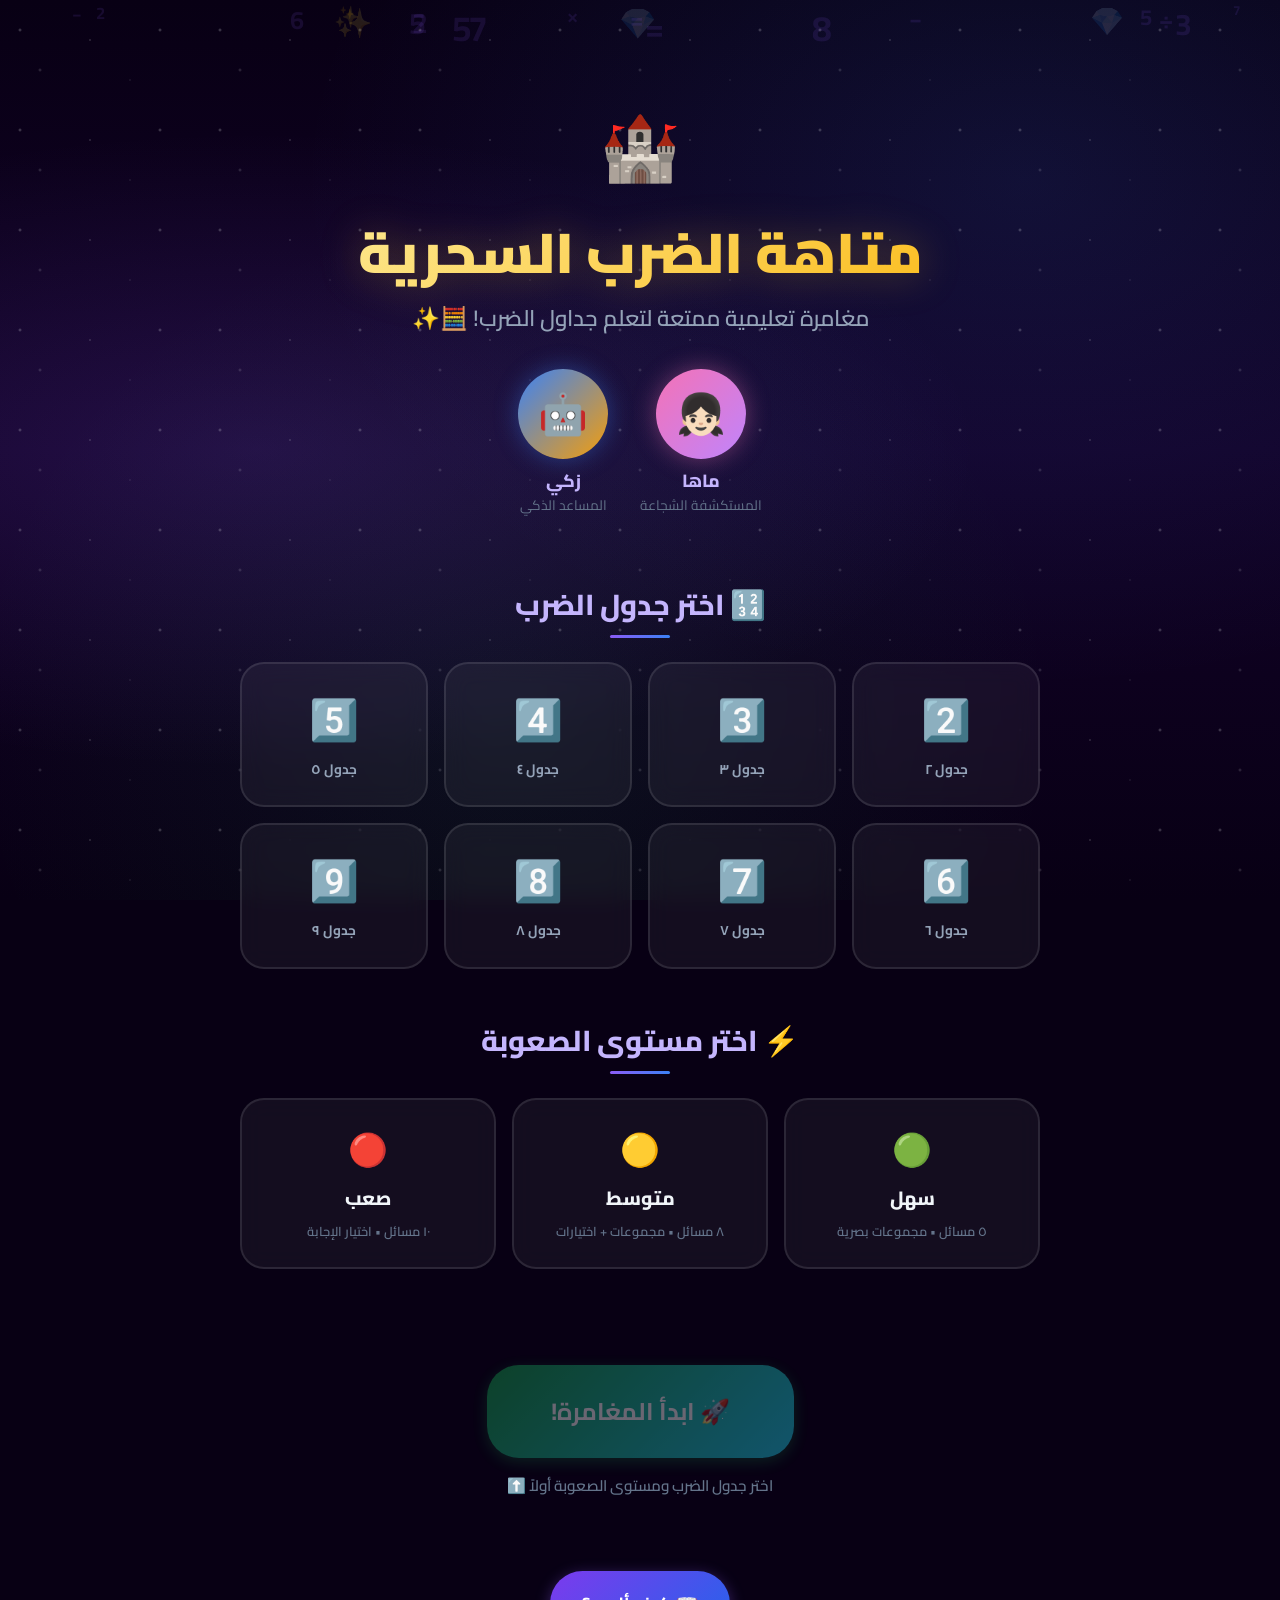
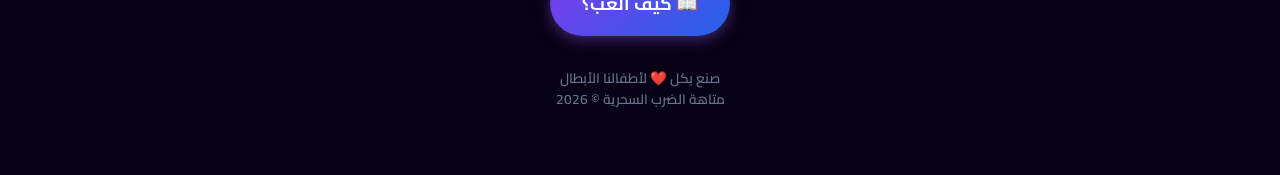
==== index.html @ 8d3c1dab "Add files via upload" ====
<!DOCTYPE html>
<html lang="ar" dir="rtl">
<head>
  <meta charset="UTF-8">
  <meta name="viewport" content="width=device-width, initial-scale=1.0">
  <meta name="description" content="متاهة الضرب السحرية - لعبة تعليمية تفاعلية لتعليم جداول الضرب للأطفال ضعاف السمع بطريقة ممتعة وبصرية">
  <title>متاهة الضرب السحرية ✨</title>
  <link rel="stylesheet" href="style.css">
  <style>
    /* ── Landing Page Specific ── */
    .landing-container {
      min-height: 100vh;
      display: flex;
      flex-direction: column;
      align-items: center;
      padding: var(--space-xl) var(--space-lg);
      position: relative;
      z-index: 1;
    }

    /* Hero */
    .hero {
      text-align: center;
      padding: var(--space-3xl) 0 var(--space-xl);
      max-width: 700px;
    }

    .hero-icon {
      font-size: 4rem;
      margin-bottom: var(--space-md);
      animation: float 3s ease-in-out infinite;
      display: inline-block;
    }

    .hero-characters {
      display: flex;
      align-items: center;
      justify-content: center;
      gap: var(--space-xl);
      margin: var(--space-xl) 0;
      flex-wrap: wrap;
    }

    .character-card {
      text-align: center;
      animation: slideUp 0.8s var(--ease-out) backwards;
    }

    .character-card:nth-child(2) { animation-delay: 0.2s; }

    .character-avatar {
      width: 90px;
      height: 90px;
      border-radius: var(--radius-full);
      display: flex;
      align-items: center;
      justify-content: center;
      font-size: 2.5rem;
      margin: 0 auto var(--space-sm);
      position: relative;
    }

    .character-avatar.maha {
      background: linear-gradient(135deg, #f472b6, #c084fc);
      box-shadow: 0 0 25px rgba(244, 114, 182, 0.4);
    }

    .character-avatar.zeki {
      background: linear-gradient(135deg, var(--blue-500), var(--gold-500));
      box-shadow: 0 0 25px rgba(59, 130, 246, 0.4);
      animation: float 3s ease-in-out infinite;
    }

    .character-name {
      font-weight: 800;
      font-size: 1.1rem;
      color: var(--purple-300);
    }

    .character-role {
      font-size: 0.85rem;
      color: var(--text-muted);
    }

    /* Sections */
    .section {
      width: 100%;
      max-width: 800px;
      margin-bottom: var(--space-2xl);
    }

    /* Table Grid */
    .tables-grid {
      display: grid;
      grid-template-columns: repeat(4, 1fr);
      gap: var(--space-md);
    }

    .table-card {
      position: relative;
      overflow: hidden;
    }

    .table-card .table-number {
      font-size: 2.5rem;
      font-weight: 900;
      display: block;
      margin-bottom: var(--space-xs);
      transition: transform var(--transition-normal);
    }

    .table-card:hover .table-number {
      transform: scale(1.15);
    }

    .table-card .table-label {
      font-size: 0.85rem;
      font-weight: 700;
      color: var(--text-secondary);
    }

    .table-card.active .table-number {
      color: var(--gold-400);
    }

    /* Difficulty */
    .difficulty-grid {
      display: grid;
      grid-template-columns: repeat(3, 1fr);
      gap: var(--space-md);
    }

    .difficulty-btn {
      position: relative;
      overflow: hidden;
    }

    .difficulty-btn .diff-emoji {
      font-size: 2rem;
      display: block;
      margin-bottom: var(--space-sm);
    }

    .difficulty-btn .diff-name {
      font-size: 1.2rem;
      font-weight: 800;
      display: block;
      margin-bottom: var(--space-xs);
    }

    .difficulty-btn .diff-desc {
      font-size: 0.8rem;
      color: var(--text-muted);
      font-weight: 600;
    }

    .difficulty-btn.active .diff-name {
      color: var(--gold-400);
    }

    /* Start Button */
    .start-section {
      text-align: center;
      margin: var(--space-2xl) 0;
    }

    #startBtn {
      opacity: 0.4;
      pointer-events: none;
      transition: all var(--transition-slow);
      font-size: 1.5rem;
      padding: var(--space-lg) var(--space-3xl);
    }

    #startBtn.ready {
      opacity: 1;
      pointer-events: all;
      animation: pulse 2s ease-in-out infinite, pulseGlow 2s ease-in-out infinite;
    }

    .start-hint {
      margin-top: var(--space-md);
      font-size: 0.95rem;
      color: var(--text-muted);
      font-weight: 600;
    }

    /* Instructions Button */
    #instructionsBtn {
      margin-top: var(--space-lg);
    }

    /* Instructions Overlay Content */
    .instructions-grid {
      display: grid;
      grid-template-columns: 1fr 1fr;
      gap: var(--space-md);
      margin: var(--space-lg) 0;
      text-align: center;
    }

    .instruction-item {
      padding: var(--space-lg);
      background: var(--glass-bg);
      border-radius: var(--radius-md);
      border: 1px solid var(--glass-border);
    }

    .instruction-icon {
      font-size: 2.5rem;
      margin-bottom: var(--space-sm);
      display: block;
    }

    .instruction-text {
      font-size: 0.95rem;
      font-weight: 600;
      color: var(--text-secondary);
      line-height: 1.5;
    }

    /* Footer */
    .landing-footer {
      text-align: center;
      padding: var(--space-xl) 0;
      color: var(--text-muted);
      font-size: 0.85rem;
      font-weight: 600;
    }

    .landing-footer .heart { color: #f43f5e; }

    /* Responsive */
    @media (max-width: 600px) {
      .tables-grid { grid-template-columns: repeat(2, 1fr); }
      .difficulty-grid { grid-template-columns: 1fr; }
      .hero { padding: var(--space-xl) 0 var(--space-lg); }
      .instructions-grid { grid-template-columns: 1fr; }
    }
  </style>
</head>
<body>
  <!-- Background -->
  <div class="magic-bg"></div>
  <div class="floating-symbols"></div>

  <div class="landing-container">
    <!-- Hero -->
    <header class="hero" data-animate>
      <div class="hero-icon">🏰</div>
      <h1 class="title-magic">متاهة الضرب السحرية</h1>
      <p class="subtitle-magic">مغامرة تعليمية ممتعة لتعلم جداول الضرب! 🧮✨</p>

      <div class="hero-characters">
        <div class="character-card">
          <div class="character-avatar maha">👧🏻</div>
          <div class="character-name">ماها</div>
          <div class="character-role">المستكشفة الشجاعة</div>
        </div>
        <div class="character-card">
          <div class="character-avatar zeki">🤖</div>
          <div class="character-name">زكي</div>
          <div class="character-role">المساعد الذكي</div>
        </div>
      </div>
    </header>

    <!-- Table Selection -->
    <section class="section" data-animate>
      <h2 class="section-title">🔢 اختر جدول الضرب</h2>
      <div class="tables-grid">
        <div class="selection-card table-card" data-table="2">
          <span class="table-number">2️⃣</span>
          <span class="table-label">جدول ٢</span>
        </div>
        <div class="selection-card table-card" data-table="3">
          <span class="table-number">3️⃣</span>
          <span class="table-label">جدول ٣</span>
        </div>
        <div class="selection-card table-card" data-table="4">
          <span class="table-number">4️⃣</span>
          <span class="table-label">جدول ٤</span>
        </div>
        <div class="selection-card table-card" data-table="5">
          <span class="table-number">5️⃣</span>
          <span class="table-label">جدول ٥</span>
        </div>
        <div class="selection-card table-card" data-table="6">
          <span class="table-number">6️⃣</span>
          <span class="table-label">جدول ٦</span>
        </div>
        <div class="selection-card table-card" data-table="7">
          <span class="table-number">7️⃣</span>
          <span class="table-label">جدول ٧</span>
        </div>
        <div class="selection-card table-card" data-table="8">
          <span class="table-number">8️⃣</span>
          <span class="table-label">جدول ٨</span>
        </div>
        <div class="selection-card table-card" data-table="9">
          <span class="table-number">9️⃣</span>
          <span class="table-label">جدول ٩</span>
        </div>
      </div>
    </section>

    <!-- Difficulty Selection -->
    <section class="section" data-animate>
      <h2 class="section-title">⚡ اختر مستوى الصعوبة</h2>
      <div class="difficulty-grid">
        <div class="selection-card difficulty-btn" data-difficulty="easy">
          <span class="diff-emoji">🟢</span>
          <span class="diff-name">سهل</span>
          <span class="diff-desc">٥ مسائل • مجموعات بصرية</span>
        </div>
        <div class="selection-card difficulty-btn" data-difficulty="medium">
          <span class="diff-emoji">🟡</span>
          <span class="diff-name">متوسط</span>
          <span class="diff-desc">٨ مسائل • مجموعات + اختيارات</span>
        </div>
        <div class="selection-card difficulty-btn" data-difficulty="hard">
          <span class="diff-emoji">🔴</span>
          <span class="diff-name">صعب</span>
          <span class="diff-desc">١٠ مسائل • اختيار الإجابة</span>
        </div>
      </div>
    </section>

    <!-- Start Button -->
    <section class="start-section" data-animate>
      <button class="btn btn-success btn-xl" id="startBtn" disabled>
        🚀 ابدأ المغامرة!
      </button>
      <p class="start-hint">اختر جدول الضرب ومستوى الصعوبة أولاً ⬆️</p>
    </section>

    <!-- Instructions Button -->
    <button class="btn btn-primary" id="instructionsBtn" data-animate>
      📖 كيف ألعب؟
    </button>

    <!-- Footer -->
    <footer class="landing-footer" data-animate>
      <p>صنع بكل <span class="heart">❤️</span> لأطفالنا الأبطال</p>
      <p>متاهة الضرب السحرية © 2026</p>
    </footer>
  </div>

  <!-- Instructions Overlay -->
  <div class="overlay" id="instructionsOverlay">
    <div class="overlay-content">
      <h2 class="section-title" style="margin-bottom: var(--space-lg);">📖 كيف ألعب؟</h2>
      <div class="instructions-grid">
        <div class="instruction-item">
          <span class="instruction-icon">🔢</span>
          <p class="instruction-text">اختر جدول الضرب الذي تريد تعلمه</p>
        </div>
        <div class="instruction-item">
          <span class="instruction-icon">💎</span>
          <p class="instruction-text">اضغط على الأحجار الكريمة لوضعها على القواعد</p>
        </div>
        <div class="instruction-item">
          <span class="instruction-icon">✅</span>
          <p class="instruction-text">اكمل كل مجموعة<br>لفتح البوابة السحرية!</p>
        </div>
        <div class="instruction-item">
          <span class="instruction-icon">⭐</span>
          <p class="instruction-text">اجمع النقاط واحصل على ثلاث نجوم!</p>
        </div>
      </div>
      <button class="btn btn-primary" id="closeInstructions">👍 فهمت!</button>
    </div>
  </div>

  <script src="app.js"></script>
</body>
</html>
---- style.css ----
/* ============================================
   Magic Multiples Maze — Global Styles
   متاهة الضرب السحرية — الأنماط العامة
   ============================================ */

@import url('https://fonts.googleapis.com/css2?family=Cairo:wght@400;600;700;800;900&display=swap');

/* ── CSS Variables ── */
:root {
  /* Background Colors */
  --bg-primary: #080014;
  --bg-secondary: #120228;
  --bg-tertiary: #1e0844;
  --bg-card: rgba(30, 8, 68, 0.6);

  /* Purple Palette */
  --purple-900: #1e0844;
  --purple-700: #4c1d95;
  --purple-600: #7c3aed;
  --purple-500: #8b5cf6;
  --purple-400: #a78bfa;
  --purple-300: #c4b5fd;

  /* Blue Palette */
  --blue-700: #1d4ed8;
  --blue-600: #2563eb;
  --blue-500: #3b82f6;
  --blue-400: #60a5fa;
  --blue-300: #93c5fd;
  --cyan-400: #22d3ee;
  --cyan-300: #67e8f9;

  /* Green Palette */
  --green-600: #16a34a;
  --green-500: #22c55e;
  --green-400: #4ade80;
  --green-300: #86efac;

  /* Gold Palette */
  --gold-500: #f59e0b;
  --gold-400: #fbbf24;
  --gold-300: #fde68a;

  /* Red Palette */
  --red-500: #ef4444;
  --red-400: #f87171;

  /* Neutrals */
  --white: #ffffff;
  --text-primary: #f1f5f9;
  --text-secondary: #94a3b8;
  --text-muted: #64748b;

  /* Effects */
  --glow-purple: 0 0 20px rgba(139, 92, 246, 0.5), 0 0 40px rgba(139, 92, 246, 0.2);
  --glow-blue: 0 0 20px rgba(59, 130, 246, 0.5), 0 0 40px rgba(59, 130, 246, 0.2);
  --glow-green: 0 0 20px rgba(34, 197, 94, 0.5), 0 0 40px rgba(34, 197, 94, 0.2);
  --glow-gold: 0 0 20px rgba(245, 158, 11, 0.5), 0 0 40px rgba(245, 158, 11, 0.2);

  /* Glass Effect */
  --glass-bg: rgba(255, 255, 255, 0.05);
  --glass-border: rgba(255, 255, 255, 0.1);
  --glass-blur: blur(12px);

  /* Spacing */
  --space-xs: 0.25rem;
  --space-sm: 0.5rem;
  --space-md: 1rem;
  --space-lg: 1.5rem;
  --space-xl: 2rem;
  --space-2xl: 3rem;
  --space-3xl: 4rem;

  /* Radius */
  --radius-sm: 0.5rem;
  --radius-md: 1rem;
  --radius-lg: 1.5rem;
  --radius-xl: 2rem;
  --radius-2xl: 2.5rem;
  --radius-full: 9999px;

  /* Transitions */
  --ease-out: cubic-bezier(0.16, 1, 0.3, 1);
  --ease-bounce: cubic-bezier(0.34, 1.56, 0.64, 1);
  --transition-fast: 150ms var(--ease-out);
  --transition-normal: 300ms var(--ease-out);
  --transition-slow: 500ms var(--ease-out);
}

/* ── Reset ── */
*,
*::before,
*::after {
  margin: 0;
  padding: 0;
  box-sizing: border-box;
}

html {
  font-size: 16px;
  scroll-behavior: smooth;
  -webkit-text-size-adjust: 100%;
}

body {
  font-family: 'Cairo', sans-serif;
  background: var(--bg-primary);
  color: var(--text-primary);
  direction: rtl;
  overflow-x: hidden;
  min-height: 100vh;
  line-height: 1.6;
  -webkit-font-smoothing: antialiased;
  -moz-osx-font-smoothing: grayscale;
}

img {
  max-width: 100%;
  display: block;
}

button {
  font-family: inherit;
  cursor: pointer;
  border: none;
  outline: none;
  background: none;
  color: inherit;
}

a {
  text-decoration: none;
  color: inherit;
}

/* ── Magical Background ── */
.magic-bg {
  position: fixed;
  top: 0;
  left: 0;
  width: 100%;
  height: 100%;
  z-index: -1;
  background: 
    radial-gradient(ellipse at 20% 50%, rgba(139, 92, 246, 0.15) 0%, transparent 50%),
    radial-gradient(ellipse at 80% 20%, rgba(59, 130, 246, 0.12) 0%, transparent 50%),
    radial-gradient(ellipse at 40% 80%, rgba(34, 197, 94, 0.08) 0%, transparent 50%),
    linear-gradient(180deg, var(--bg-primary) 0%, var(--bg-secondary) 50%, var(--bg-primary) 100%);
}

.magic-bg::before {
  content: '';
  position: absolute;
  top: 0;
  left: 0;
  width: 100%;
  height: 100%;
  background-image: 
    radial-gradient(2px 2px at 20px 30px, rgba(255, 255, 255, 0.3), transparent),
    radial-gradient(2px 2px at 40px 70px, rgba(255, 255, 255, 0.2), transparent),
    radial-gradient(1px 1px at 90px 40px, rgba(255, 255, 255, 0.4), transparent),
    radial-gradient(1px 1px at 130px 80px, rgba(255, 255, 255, 0.2), transparent),
    radial-gradient(2px 2px at 160px 30px, rgba(255, 255, 255, 0.3), transparent);
  background-size: 200px 100px;
  animation: twinkle 4s ease-in-out infinite alternate;
}

/* ── Floating Math Symbols ── */
.floating-symbols {
  position: fixed;
  top: 0;
  left: 0;
  width: 100%;
  height: 100%;
  pointer-events: none;
  z-index: 0;
  overflow: hidden;
}

.floating-symbol {
  position: absolute;
  font-size: 1.5rem;
  color: rgba(139, 92, 246, 0.12);
  font-weight: 700;
  animation: floatSymbol linear infinite;
  user-select: none;
}

/* ── Glass Card ── */
.glass-card {
  background: var(--glass-bg);
  backdrop-filter: var(--glass-blur);
  -webkit-backdrop-filter: var(--glass-blur);
  border: 1px solid var(--glass-border);
  border-radius: var(--radius-lg);
  padding: var(--space-xl);
  transition: all var(--transition-normal);
}

.glass-card:hover {
  background: rgba(255, 255, 255, 0.08);
  border-color: rgba(255, 255, 255, 0.15);
  transform: translateY(-2px);
  box-shadow: 0 8px 32px rgba(0, 0, 0, 0.3);
}

/* ── Buttons ── */
.btn {
  display: inline-flex;
  align-items: center;
  justify-content: center;
  gap: var(--space-sm);
  padding: var(--space-md) var(--space-xl);
  border-radius: var(--radius-full);
  font-family: 'Cairo', sans-serif;
  font-weight: 700;
  font-size: 1.1rem;
  transition: all var(--transition-normal);
  position: relative;
  overflow: hidden;
  cursor: pointer;
  border: none;
  outline: none;
}

.btn::before {
  content: '';
  position: absolute;
  top: 0;
  left: -100%;
  width: 100%;
  height: 100%;
  background: linear-gradient(90deg, transparent, rgba(255, 255, 255, 0.15), transparent);
  transition: left 0.5s ease;
}

.btn:hover::before {
  left: 100%;
}

.btn-primary {
  background: linear-gradient(135deg, var(--purple-600), var(--blue-600));
  color: var(--white);
  box-shadow: 0 4px 15px rgba(139, 92, 246, 0.4);
}

.btn-primary:hover {
  transform: translateY(-3px) scale(1.02);
  box-shadow: 0 8px 25px rgba(139, 92, 246, 0.5);
}

.btn-primary:active {
  transform: translateY(-1px) scale(0.98);
}

.btn-success {
  background: linear-gradient(135deg, var(--green-600), var(--cyan-400));
  color: var(--white);
  box-shadow: 0 4px 15px rgba(34, 197, 94, 0.4);
}

.btn-success:hover {
  transform: translateY(-3px) scale(1.02);
  box-shadow: 0 8px 25px rgba(34, 197, 94, 0.5);
}

.btn-gold {
  background: linear-gradient(135deg, var(--gold-500), #f97316);
  color: var(--white);
  box-shadow: 0 4px 15px rgba(245, 158, 11, 0.4);
}

.btn-gold:hover {
  transform: translateY(-3px) scale(1.02);
  box-shadow: 0 8px 25px rgba(245, 158, 11, 0.5);
}

.btn-lg {
  padding: var(--space-lg) var(--space-3xl);
  font-size: 1.4rem;
}

.btn-xl {
  padding: var(--space-xl) var(--space-3xl);
  font-size: 1.6rem;
  border-radius: var(--radius-xl);
}

/* ── Selection Card ── */
.selection-card {
  background: var(--glass-bg);
  backdrop-filter: var(--glass-blur);
  -webkit-backdrop-filter: var(--glass-blur);
  border: 2px solid var(--glass-border);
  border-radius: var(--radius-lg);
  padding: var(--space-lg);
  cursor: pointer;
  transition: all var(--transition-normal);
  text-align: center;
  position: relative;
  overflow: hidden;
}

.selection-card::after {
  content: '';
  position: absolute;
  inset: 0;
  border-radius: inherit;
  opacity: 0;
  transition: opacity var(--transition-normal);
  background: linear-gradient(135deg, rgba(139, 92, 246, 0.15), rgba(59, 130, 246, 0.15));
}

.selection-card:hover {
  border-color: var(--purple-500);
  transform: translateY(-4px) scale(1.03);
  box-shadow: var(--glow-purple);
}

.selection-card:hover::after {
  opacity: 1;
}

.selection-card.active {
  border-color: var(--gold-400);
  background: rgba(245, 158, 11, 0.1);
  box-shadow: var(--glow-gold);
}

.selection-card.active::after {
  opacity: 1;
  background: linear-gradient(135deg, rgba(245, 158, 11, 0.1), rgba(251, 191, 36, 0.1));
}

/* ── Title Styles ── */
.title-magic {
  font-size: clamp(2rem, 5vw, 3.5rem);
  font-weight: 900;
  text-align: center;
  background: linear-gradient(135deg, var(--gold-300), var(--gold-400), var(--purple-300), var(--cyan-300));
  background-size: 300% 300%;
  -webkit-background-clip: text;
  background-clip: text;
  -webkit-text-fill-color: transparent;
  animation: gradientShift 4s ease infinite;
  filter: drop-shadow(0 0 20px rgba(251, 191, 36, 0.3));
  line-height: 1.4;
}

.subtitle-magic {
  font-size: clamp(1rem, 2.5vw, 1.4rem);
  font-weight: 600;
  text-align: center;
  color: var(--text-secondary);
  margin-top: var(--space-sm);
}

/* ── Section Title ── */
.section-title {
  font-size: clamp(1.3rem, 3vw, 1.8rem);
  font-weight: 800;
  text-align: center;
  color: var(--purple-300);
  margin-bottom: var(--space-lg);
  position: relative;
}

.section-title::after {
  content: '';
  display: block;
  width: 60px;
  height: 3px;
  background: linear-gradient(90deg, var(--purple-500), var(--blue-500));
  margin: var(--space-sm) auto 0;
  border-radius: var(--radius-full);
}

/* ── Overlay ── */
.overlay {
  position: fixed;
  inset: 0;
  background: rgba(8, 0, 20, 0.85);
  backdrop-filter: blur(8px);
  -webkit-backdrop-filter: blur(8px);
  display: flex;
  align-items: center;
  justify-content: center;
  z-index: 1000;
  opacity: 0;
  visibility: hidden;
  transition: all var(--transition-slow);
}

.overlay.active {
  opacity: 1;
  visibility: visible;
}

.overlay-content {
  background: linear-gradient(145deg, rgba(30, 8, 68, 0.9), rgba(18, 2, 40, 0.95));
  border: 1px solid var(--glass-border);
  border-radius: var(--radius-2xl);
  padding: var(--space-3xl);
  max-width: 500px;
  width: 90%;
  text-align: center;
  transform: scale(0.8) translateY(20px);
  transition: transform var(--transition-slow);
  box-shadow: 0 25px 60px rgba(0, 0, 0, 0.5);
}

.overlay.active .overlay-content {
  transform: scale(1) translateY(0);
}

/* ── Badge ── */
.badge {
  display: inline-flex;
  align-items: center;
  gap: var(--space-xs);
  padding: var(--space-xs) var(--space-md);
  border-radius: var(--radius-full);
  font-size: 0.85rem;
  font-weight: 700;
}

.badge-purple {
  background: rgba(139, 92, 246, 0.2);
  color: var(--purple-300);
  border: 1px solid rgba(139, 92, 246, 0.3);
}

.badge-green {
  background: rgba(34, 197, 94, 0.2);
  color: var(--green-300);
  border: 1px solid rgba(34, 197, 94, 0.3);
}

.badge-gold {
  background: rgba(245, 158, 11, 0.2);
  color: var(--gold-300);
  border: 1px solid rgba(245, 158, 11, 0.3);
}

/* ── Progress Bar ── */
.progress-bar {
  width: 100%;
  height: 12px;
  background: rgba(255, 255, 255, 0.08);
  border-radius: var(--radius-full);
  overflow: hidden;
  position: relative;
}

.progress-fill {
  height: 100%;
  background: linear-gradient(90deg, var(--purple-600), var(--blue-500), var(--cyan-400));
  border-radius: var(--radius-full);
  transition: width 0.6s var(--ease-out);
  position: relative;
}

.progress-fill::after {
  content: '';
  position: absolute;
  top: 0;
  left: 0;
  right: 0;
  bottom: 0;
  background: linear-gradient(90deg, transparent, rgba(255, 255, 255, 0.3), transparent);
  animation: shimmer 2s ease-in-out infinite;
}

/* ── Stars ── */
.stars-container {
  display: flex;
  gap: var(--space-md);
  justify-content: center;
  margin: var(--space-lg) 0;
}

.star {
  font-size: 3rem;
  color: var(--text-muted);
  transition: all 0.5s var(--ease-bounce);
  filter: grayscale(1) brightness(0.3);
}

.star.active {
  color: var(--gold-400);
  filter: grayscale(0) brightness(1) drop-shadow(0 0 10px rgba(251, 191, 36, 0.6));
  animation: starPop 0.6s var(--ease-bounce);
}

/* ── Tooltip ── */
.tooltip {
  position: relative;
}

.tooltip::after {
  content: attr(data-tooltip);
  position: absolute;
  bottom: calc(100% + 8px);
  left: 50%;
  transform: translateX(-50%) translateY(5px);
  background: var(--bg-tertiary);
  color: var(--text-primary);
  padding: var(--space-xs) var(--space-md);
  border-radius: var(--radius-sm);
  font-size: 0.85rem;
  white-space: nowrap;
  opacity: 0;
  visibility: hidden;
  transition: all var(--transition-fast);
  pointer-events: none;
  border: 1px solid var(--glass-border);
}

.tooltip:hover::after {
  opacity: 1;
  visibility: visible;
  transform: translateX(-50%) translateY(0);
}

/* ── Feedback Banner ── */
.feedback-banner {
  position: fixed;
  top: 20%;
  left: 50%;
  transform: translateX(-50%) translateY(-20px) scale(0.9);
  padding: var(--space-lg) var(--space-3xl);
  border-radius: var(--radius-xl);
  font-size: clamp(1.2rem, 3vw, 1.8rem);
  font-weight: 800;
  z-index: 500;
  opacity: 0;
  visibility: hidden;
  transition: all 0.4s var(--ease-bounce);
  text-align: center;
  white-space: nowrap;
  direction: rtl;
}

.feedback-banner.show {
  opacity: 1;
  visibility: visible;
  transform: translateX(-50%) translateY(0) scale(1);
}

.feedback-banner.success {
  background: linear-gradient(135deg, rgba(34, 197, 94, 0.9), rgba(22, 163, 74, 0.95));
  color: var(--white);
  box-shadow: 0 8px 40px rgba(34, 197, 94, 0.4), var(--glow-green);
  border: 2px solid var(--green-400);
}

.feedback-banner.error {
  background: linear-gradient(135deg, rgba(239, 68, 68, 0.9), rgba(220, 38, 38, 0.95));
  color: var(--white);
  box-shadow: 0 8px 40px rgba(239, 68, 68, 0.4);
  border: 2px solid var(--red-400);
}

.feedback-banner.info {
  background: linear-gradient(135deg, rgba(59, 130, 246, 0.9), rgba(37, 99, 235, 0.95));
  color: var(--white);
  box-shadow: 0 8px 40px rgba(59, 130, 246, 0.4), var(--glow-blue);
  border: 2px solid var(--blue-400);
}

/* ── Screen Shake ── */
.screen-shake {
  animation: screenShake 0.4s ease-out;
}

/* ══════════════ ANIMATIONS ══════════════ */

@keyframes twinkle {
  0% { opacity: 0.5; }
  100% { opacity: 1; }
}

@keyframes gradientShift {
  0% { background-position: 0% 50%; }
  50% { background-position: 100% 50%; }
  100% { background-position: 0% 50%; }
}

@keyframes floatSymbol {
  0% {
    transform: translateY(100vh) rotate(0deg);
    opacity: 0;
  }
  10% { opacity: 1; }
  90% { opacity: 1; }
  100% {
    transform: translateY(-100px) rotate(360deg);
    opacity: 0;
  }
}

@keyframes pulse {
  0%, 100% { transform: scale(1); }
  50% { transform: scale(1.05); }
}

@keyframes pulseGlow {
  0%, 100% { 
    box-shadow: 0 0 20px rgba(139, 92, 246, 0.3);
  }
  50% { 
    box-shadow: 0 0 40px rgba(139, 92, 246, 0.6), 0 0 60px rgba(139, 92, 246, 0.3);
  }
}

@keyframes float {
  0%, 100% { transform: translateY(0); }
  50% { transform: translateY(-15px); }
}

@keyframes shimmer {
  0% { transform: translateX(-100%); }
  100% { transform: translateX(100%); }
}

@keyframes starPop {
  0% { transform: scale(0) rotate(-30deg); }
  60% { transform: scale(1.3) rotate(10deg); }
  100% { transform: scale(1) rotate(0deg); }
}

@keyframes slideUp {
  0% { transform: translateY(30px); opacity: 0; }
  100% { transform: translateY(0); opacity: 1; }
}

@keyframes slideDown {
  0% { transform: translateY(-30px); opacity: 0; }
  100% { transform: translateY(0); opacity: 1; }
}

@keyframes fadeIn {
  0% { opacity: 0; }
  100% { opacity: 1; }
}

@keyframes bounceIn {
  0% { transform: scale(0); opacity: 0; }
  60% { transform: scale(1.15); }
  100% { transform: scale(1); opacity: 1; }
}

@keyframes screenShake {
  0%, 100% { transform: translateX(0); }
  10% { transform: translateX(-5px); }
  20% { transform: translateX(5px); }
  30% { transform: translateX(-4px); }
  40% { transform: translateX(4px); }
  50% { transform: translateX(-3px); }
  60% { transform: translateX(3px); }
  70% { transform: translateX(-2px); }
  80% { transform: translateX(2px); }
  90% { transform: translateX(-1px); }
}

@keyframes rotateGlow {
  0% { transform: rotate(0deg); }
  100% { transform: rotate(360deg); }
}

@keyframes ripple {
  0% {
    transform: scale(0);
    opacity: 1;
  }
  100% {
    transform: scale(4);
    opacity: 0;
  }
}

@keyframes confetti {
  0% {
    transform: translateY(0) rotate(0deg);
    opacity: 1;
  }
  100% {
    transform: translateY(-200px) rotate(720deg);
    opacity: 0;
  }
}

@keyframes heartbeat {
  0%, 100% { transform: scale(1); }
  14% { transform: scale(1.1); }
  28% { transform: scale(1); }
  42% { transform: scale(1.1); }
  70% { transform: scale(1); }
}

/* ── Utility Classes ── */
.text-center { text-align: center; }
.text-right { text-align: right; }
.flex-center {
  display: flex;
  align-items: center;
  justify-content: center;
}
.flex-col {
  display: flex;
  flex-direction: column;
}
.gap-sm { gap: var(--space-sm); }
.gap-md { gap: var(--space-md); }
.gap-lg { gap: var(--space-lg); }
.gap-xl { gap: var(--space-xl); }
.mt-sm { margin-top: var(--space-sm); }
.mt-md { margin-top: var(--space-md); }
.mt-lg { margin-top: var(--space-lg); }
.mt-xl { margin-top: var(--space-xl); }
.mb-md { margin-bottom: var(--space-md); }
.mb-lg { margin-bottom: var(--space-lg); }

.hidden { display: none !important; }
.no-select { user-select: none; }

/* ── Responsive ── */
@media (max-width: 768px) {
  :root {
    --space-xl: 1.5rem;
    --space-2xl: 2rem;
    --space-3xl: 2.5rem;
  }
}

@media (max-width: 480px) {
  :root {
    --space-lg: 1rem;
    --space-xl: 1.25rem;
    --space-2xl: 1.5rem;
    --space-3xl: 2rem;
  }

  html {
    font-size: 14px;
  }
}

/* ── Accessibility: Reduced Motion ── */
@media (prefers-reduced-motion: reduce) {
  *,
  *::before,
  *::after {
    animation-duration: 0.01ms !important;
    animation-iteration-count: 1 !important;
    transition-duration: 0.01ms !important;
  }
}

/* ── Scrollbar Styling ── */
::-webkit-scrollbar {
  width: 8px;
}

::-webkit-scrollbar-track {
  background: var(--bg-primary);
}

::-webkit-scrollbar-thumb {
  background: var(--purple-700);
  border-radius: var(--radius-full);
}

::-webkit-scrollbar-thumb:hover {
  background: var(--purple-600);
}
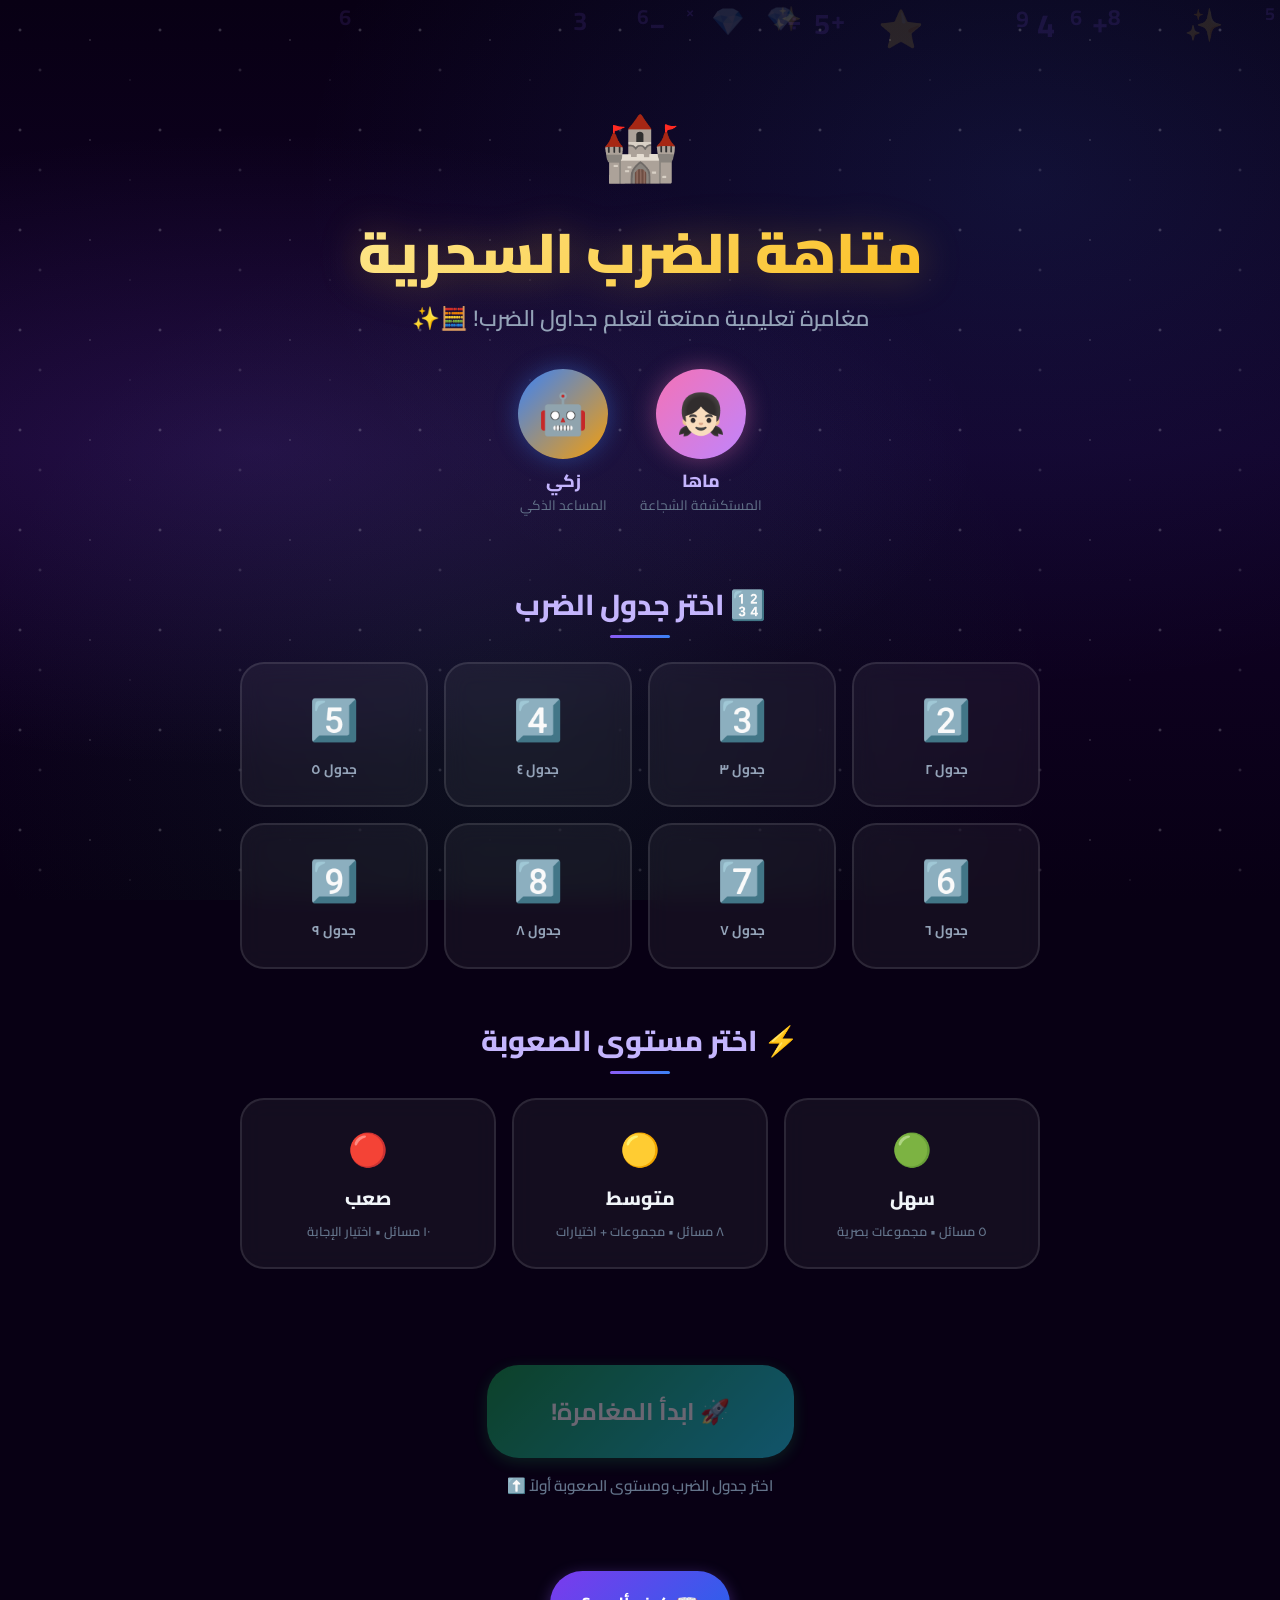
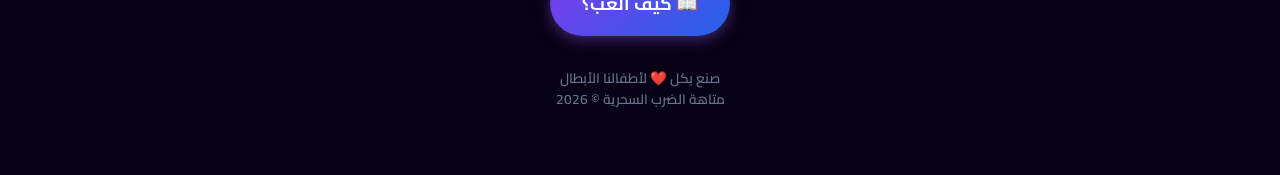
==== commit de99889c: "Add files via upload" ====
--- a/index.html
+++ b/index.html
@@ -190,34 +190,7 @@
       margin-top: var(--space-lg);
     }
 
-    /* Instructions Overlay Content */
-    .instructions-grid {
-      display: grid;
-      grid-template-columns: 1fr 1fr;
-      gap: var(--space-md);
-      margin: var(--space-lg) 0;
-      text-align: center;
-    }
-
-    .instruction-item {
-      padding: var(--space-lg);
-      background: var(--glass-bg);
-      border-radius: var(--radius-md);
-      border: 1px solid var(--glass-border);
-    }
-
-    .instruction-icon {
-      font-size: 2.5rem;
-      margin-bottom: var(--space-sm);
-      display: block;
-    }
-
-    .instruction-text {
-      font-size: 0.95rem;
-      font-weight: 600;
-      color: var(--text-secondary);
-      line-height: 1.5;
-    }
+    /* Styles for instructions are now in style.css */
 
     /* Footer */
     .landing-footer {
@@ -348,27 +321,39 @@
 
   <!-- Instructions Overlay -->
   <div class="overlay" id="instructionsOverlay">
-    <div class="overlay-content">
+    <div class="overlay-content" style="max-width: 650px;">
       <h2 class="section-title" style="margin-bottom: var(--space-lg);">📖 كيف ألعب؟</h2>
       <div class="instructions-grid">
+        <!-- Step 1 -->
         <div class="instruction-item">
-          <span class="instruction-icon">🔢</span>
-          <p class="instruction-text">اختر جدول الضرب الذي تريد تعلمه</p>
-        </div>
+          <div class="instruction-step">1</div>
+          <span class="instruction-icon">🎯</span>
+          <h3 class="instruction-title">اختر التحدي</h3>
+          <p class="instruction-text">اختر جدول الضرب ومستوى الصعوبة الذي يناسبك</p>
+        </div>
+        <!-- Step 2 -->
         <div class="instruction-item">
-          <span class="instruction-icon">💎</span>
-          <p class="instruction-text">اضغط على الأحجار الكريمة لوضعها على القواعد</p>
-        </div>
+          <div class="instruction-step">2</div>
+          <span class="instruction-icon">🤖</span>
+          <h3 class="instruction-title">حل مع زكي</h3>
+          <p class="instruction-text">استخدم التلميحات البصرية لمساعدة زكي في إيجاد الحل</p>
+        </div>
+        <!-- Step 3 -->
         <div class="instruction-item">
-          <span class="instruction-icon">✅</span>
-          <p class="instruction-text">اكمل كل مجموعة<br>لفتح البوابة السحرية!</p>
-        </div>
+          <div class="instruction-step">3</div>
+          <span class="instruction-icon">❤️</span>
+          <h3 class="instruction-title">انتبه لقلوبك</h3>
+          <p class="instruction-text">لديك ٣ محاولات فقط.. فكر جيداً قبل اختيار الإجابة</p>
+        </div>
+        <!-- Step 4 -->
         <div class="instruction-item">
-          <span class="instruction-icon">⭐</span>
-          <p class="instruction-text">اجمع النقاط واحصل على ثلاث نجوم!</p>
+          <div class="instruction-step">4</div>
+          <span class="instruction-icon">🏰</span>
+          <h3 class="instruction-title">طريق القلعة</h3>
+          <p class="instruction-text">اجب بشكل صحيح لتصل "ماها" بسلام إلى نهاية المتاهة</p>
         </div>
       </div>
-      <button class="btn btn-primary" id="closeInstructions">👍 فهمت!</button>
+      <button class="btn btn-primary btn-lg" id="closeInstructions" style="width: 100%;">👍 فهمت.. دعنا نبدأ!</button>
     </div>
   </div>
 
--- a/style.css
+++ b/style.css
@@ -413,6 +413,77 @@
   transform: scale(1) translateY(0);
 }
 
+/* ── Instructions Grid ── */
+.instructions-grid {
+  display: grid;
+  grid-template-columns: repeat(2, 1fr);
+  gap: var(--space-md);
+  margin: var(--space-xl) 0;
+}
+
+.instruction-item {
+  background: rgba(255, 255, 255, 0.03);
+  border: 1px solid var(--glass-border);
+  border-radius: var(--radius-lg);
+  padding: var(--space-lg);
+  text-align: center;
+  transition: all var(--transition-normal);
+  position: relative;
+  display: flex;
+  flex-direction: column;
+  align-items: center;
+  gap: var(--space-sm);
+}
+
+.instruction-item:hover {
+  background: rgba(255, 255, 255, 0.08);
+  border-color: var(--purple-400);
+  transform: translateY(-5px);
+  box-shadow: var(--glow-purple);
+}
+
+.instruction-step {
+  position: absolute;
+  top: -10px;
+  right: -10px;
+  background: linear-gradient(135deg, var(--gold-400), var(--gold-500));
+  color: var(--bg-primary);
+  width: 28px;
+  height: 28px;
+  border-radius: var(--radius-full);
+  display: flex;
+  align-items: center;
+  justify-content: center;
+  font-weight: 900;
+  font-size: 0.9rem;
+  box-shadow: 0 4px 10px rgba(0, 0, 0, 0.3);
+}
+
+.instruction-icon {
+  font-size: 2.5rem;
+  margin-bottom: var(--space-xs);
+  filter: drop-shadow(0 0 10px rgba(255, 255, 255, 0.2));
+  transition: transform var(--transition-normal);
+}
+
+.instruction-item:hover .instruction-icon {
+  transform: scale(1.2) rotate(5deg);
+}
+
+.instruction-title {
+  font-size: 1.1rem;
+  font-weight: 800;
+  color: var(--purple-300);
+  margin-bottom: var(--space-xs);
+}
+
+.instruction-text {
+  font-size: 0.9rem;
+  font-weight: 600;
+  color: var(--text-secondary);
+  line-height: 1.5;
+}
+
 /* ── Badge ── */
 .badge {
   display: inline-flex;
